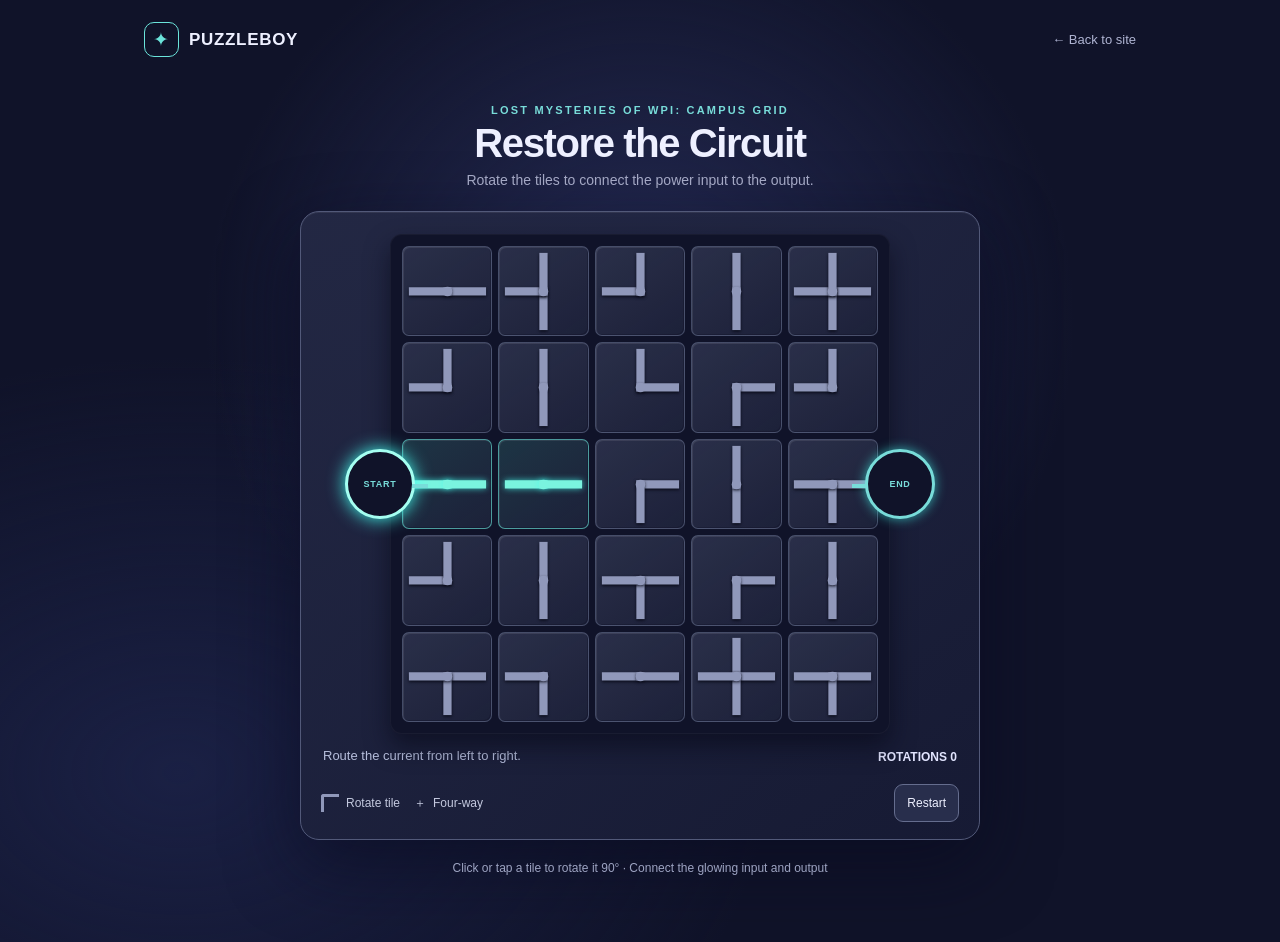
==== circuits.html @ 63c3a1f4 "Created circuits page, restyled both it and puzzleboy to be more standardized" ====
<!doctype html>
<html lang="en">
    <head>
        <meta charset="utf-8" />
        <meta name="viewport" content="width=device-width, initial-scale=1" />
        <meta name="theme-color" content="#101329" />
        <meta
            name="description"
            content="Rotate circuit tiles to connect power from input to output."
        />
        <title>Circuits — Lost Mysteries of WPI</title>
        <link rel="stylesheet" href="styles.css?v=6" />
    </head>
    <body class="circuits-page">
        <div class="page">
            <header class="topbar">
                <a class="brand" href="index.html"
                    ><span class="brand-mark" aria-hidden="true">✦</span
                    ><span>PUZZLEBOY</span></a
                >
                <a class="top-link" href="index.html">← Back to site</a>
            </header>
            <main>
                <section class="intro" aria-labelledby="game-title">
                    <p class="eyebrow">Lost Mysteries of WPI: Campus Grid</p>
                    <h1 id="game-title">Restore the Circuit</h1>
                    <p class="subtitle">
                        Rotate the tiles to connect the power input to the
                        output.
                    </p>
                </section>
                <section class="game-panel" aria-label="Circuit puzzle">
                    <div class="board-frame">
                        <div
                            class="board"
                            id="board"
                            role="group"
                            aria-label="5 by 5 circuit grid"
                        >
                            <span
                                class="terminal input"
                                id="input-terminal"
                                aria-label="Power start"
                                >START</span
                            >
                            <span
                                class="terminal output"
                                id="output-terminal"
                                aria-label="Power end"
                                >END</span
                            >
                        </div>
                    </div>
                    <div class="game-info">
                        <span id="status" class="status" aria-live="polite"
                            >Route the current from left to right.</span
                        >
                        <span class="move-counter"
                            >ROTATIONS <span id="moves">0</span></span
                        >
                    </div>
                    <div class="below-board">
                        <div class="legend" aria-label="Wire shapes">
                            <span class="legend-item"
                                ><span
                                    class="legend-wire"
                                    aria-hidden="true"
                                ></span
                                >Rotate tile</span
                            >
                            <span class="legend-item"
                                ><span aria-hidden="true">＋</span
                                >Four-way</span
                            >
                        </div>
                        <div class="actions">
                            <button class="action" id="restart" type="button">
                                Restart
                            </button>
                        </div>
                    </div>
                </section>
                <p class="help">
                    Click or tap a tile to rotate it 90° · Connect the glowing
                    input and output
                </p>
            </main>
        </div>
        <script>
            (() => {
                const size = 5;
                const directions = {
                    N: [0, -1],
                    E: [1, 0],
                    S: [0, 1],
                    W: [-1, 0],
                };
                const opposite = { N: "S", E: "W", S: "N", W: "E" };
                const order = ["N", "E", "S", "W"];
                const baseConnections = {
                    straight: ["N", "S"],
                    L: ["N", "E"],
                    T: ["N", "E", "S"],
                    plus: ["N", "E", "S", "W"],
                };
                const solution = {
                    "0,2": ["straight", 1],
                    "1,2": ["straight", 1],
                    "2,2": ["L", 3],
                    "2,1": ["L", 1],
                    "3,1": ["L", 2],
                    "3,2": ["straight", 0],
                    "3,3": ["L", 0],
                    "4,3": ["straight", 1],
                };
                const board = document.querySelector("#board");
                const status = document.querySelector("#status");
                const moveCount = document.querySelector("#moves");
                const inputTerminal = document.querySelector("#input-terminal");
                const outputTerminal =
                    document.querySelector("#output-terminal");
                let moves = 0;
                let won = false;
                let tiles = [];
                const key = (x, y) => `${x},${y}`;

                function rotateConnections(type, turns) {
                    return baseConnections[type].map((direction) => {
                        let index = order.indexOf(direction);
                        return order[(index + turns) % 4];
                    });
                }

                function makeInitialTiles() {
                    const types = [
                        "straight",
                        "straight",
                        "L",
                        "L",
                        "T",
                        "T",
                        "plus",
                    ];
                    const result = [];
                    for (let y = 0; y < size; y += 1) {
                        for (let x = 0; x < size; x += 1) {
                            const solutionTile = solution[key(x, y)];
                            if (solutionTile) {
                                const scrambled =
                                    (solutionTile[1] +
                                        1 +
                                        ((x * 3 + y * 2) % 3)) %
                                    4;
                                result.push({
                                    x,
                                    y,
                                    type: solutionTile[0],
                                    rotation: scrambled,
                                    solutionRotation: solutionTile[1],
                                });
                            } else {
                                const type =
                                    types[(x * 5 + y * 3) % types.length];
                                const rotation = (x + y * 2 + 1) % 4;
                                result.push({
                                    x,
                                    y,
                                    type,
                                    rotation,
                                    solutionRotation: rotation,
                                });
                            }
                        }
                    }
                    // Keep at least one guaranteed tile off the solved state.
                    if (
                        result.every(
                            (tile) => tile.rotation === tile.solutionRotation,
                        )
                    ) {
                        result[0].rotation = (result[0].rotation + 1) % 4;
                    }
                    return result;
                }

                function reset() {
                    moves = 0;
                    won = false;
                    tiles = makeInitialTiles();
                    status.textContent =
                        "Route the current from left to right.";
                    status.classList.remove("win");
                    board.classList.remove("won");
                    render();
                }

                function connections(tile) {
                    return rotateConnections(tile.type, tile.rotation);
                }

                function tracePower() {
                    const powered = new Set();
                    const startKey = "0,2";
                    const queue = [{ x: 0, y: 2, from: "W" }];
                    while (queue.length) {
                        const current = queue.shift();
                        const tile = tiles.find(
                            (item) =>
                                item.x === current.x && item.y === current.y,
                        );
                        if (!tile) continue;
                        const tileKey = key(tile.x, tile.y);
                        if (powered.has(tileKey)) continue;

                        const tileConnections = connections(tile);
                        if (current.x === 0 && current.y === 2) {
                            if (
                                !tileConnections.includes("E") ||
                                !tileConnections.includes("W")
                            )
                                continue;
                        } else if (!tileConnections.includes(current.from)) {
                            continue;
                        }
                        powered.add(tileKey);

                        for (const direction of tileConnections) {
                            if (direction === current.from) continue;
                            const [dx, dy] = directions[direction];
                            const nx = tile.x + dx;
                            const ny = tile.y + dy;
                            if (nx < 0 || ny < 0 || nx >= size || ny >= size)
                                continue;
                            const neighbor = tiles.find(
                                (item) => item.x === nx && item.y === ny,
                            );
                            if (
                                neighbor &&
                                connections(neighbor).includes(
                                    opposite[direction],
                                )
                            ) {
                                queue.push({
                                    x: nx,
                                    y: ny,
                                    from: opposite[direction],
                                });
                            }
                        }
                    }
                    return powered;
                }

                function render() {
                    board
                        .querySelectorAll(".tile")
                        .forEach((tile) => tile.remove());
                    const powered = tracePower();
                    const outputPowered = powered.has("4,3");
                    inputTerminal.classList.toggle(
                        "powered",
                        powered.has("0,2"),
                    );
                    outputTerminal.classList.toggle("powered", outputPowered);

                    for (let y = 0; y < size; y += 1) {
                        for (let x = 0; x < size; x += 1) {
                            const tileData = tiles.find(
                                (item) => item.x === x && item.y === y,
                            );
                            const tile = document.createElement("button");
                            tile.type = "button";
                            tile.className = "tile";
                            tile.style.gridColumn = String(x + 1);
                            tile.style.gridRow = String(y + 1);
                            tile.classList.toggle(
                                "powered",
                                powered.has(key(x, y)),
                            );
                            tile.setAttribute(
                                "aria-label",
                                `${tileData.type} wire at column ${x + 1}, row ${y + 1}. Click to rotate.`,
                            );

                            const svg = document.createElementNS(
                                "http://www.w3.org/2000/svg",
                                "svg",
                            );
                            svg.setAttribute("viewBox", "0 0 100 100");
                            svg.setAttribute("aria-hidden", "true");
                            const center = document.createElementNS(
                                "http://www.w3.org/2000/svg",
                                "circle",
                            );
                            center.setAttribute("cx", "50");
                            center.setAttribute("cy", "50");
                            center.setAttribute("r", "7");
                            center.setAttribute(
                                "fill",
                                powered.has(key(x, y)) ? "#7af4df" : "#9098ba",
                            );
                            for (const direction of connections(tileData)) {
                                const [dx, dy] = directions[direction];
                                const line = document.createElementNS(
                                    "http://www.w3.org/2000/svg",
                                    "line",
                                );
                                line.setAttribute("class", "wire");
                                line.setAttribute("x1", "50");
                                line.setAttribute("y1", "50");
                                line.setAttribute("x2", String(50 + dx * 50));
                                line.setAttribute("y2", String(50 + dy * 50));
                                svg.append(line);
                            }
                            svg.append(center);
                            tile.append(svg);
                            tile.addEventListener("click", () => {
                                if (won) return;
                                tileData.rotation = (tileData.rotation + 1) % 4;
                                moves += 1;
                                moveCount.textContent = String(moves);
                                won = checkWin();
                                if (won) {
                                    status.textContent = `Circuit restored in ${moves} rotations!`;
                                    status.classList.add("win");
                                    board.classList.add("won");
                                } else {
                                    status.textContent =
                                        "Keep routing the current.";
                                    status.classList.remove("win");
                                }
                                render();
                            });
                            board.append(tile);
                        }
                    }
                }

                function checkWin() {
                    const start = tiles.find(
                        (tile) => tile.x === 0 && tile.y === 2,
                    );
                    if (
                        !start ||
                        !connections(start).includes("E") ||
                        !connections(start).includes("W")
                    )
                        return false;
                    const output = tiles.find(
                        (tile) => tile.x === 4 && tile.y === 3,
                    );
                    if (!output || !connections(output).includes("W"))
                        return false;
                    const powered = tracePower();
                    return powered.has("4,3");
                }

                document
                    .querySelector("#restart")
                    .addEventListener("click", reset);
                reset();
            })();
        </script>
    </body>
</html>
---- styles.css ----
:root {
    font-family: Georgia, serif;
    color: #183c32;
    background: #e9eee8;
    font-synthesis: none;
}

* {
    box-sizing: border-box;
}

html {
    scroll-behavior: smooth;
}

body {
    margin: 0;
}

a {
    color: inherit;
    text-decoration: none;
}

.skip-link:not(:focus) {
    position: absolute;
    width: 1px;
    height: 1px;
    overflow: hidden;
    clip: rect(0, 0, 0, 0);
    white-space: nowrap;
}

.skip-link:focus {
    position: absolute;
    top: 8px;
    left: 8px;
    z-index: 2;
    padding: 8px;
    background: white;
}

.app-shell {
    max-width: 560px;
    min-height: 100vh;
    margin: auto;
    background: #faf9f4;
    box-shadow: 0 0 40px #17382f14;
}

.site-header {
    height: 64px;
    padding: 0 20px;
    display: flex;
    align-items: center;
    justify-content: space-between;
    border-bottom: 1px solid #e4e9df;
}

.brand {
    display: flex;
    align-items: center;
    gap: 9px;
    font-size: 17px;
    font-weight: bold;
}

.brand small {
    display: block;
    font:
        600 10px Arial,
        sans-serif;
    letter-spacing: 0.13em;
    text-transform: uppercase;
}

.brand-symbol {
    width: 32px;
    height: 32px;
    display: grid;
    place-items: center;
    border-radius: 50%;
    background: #183c32;
    color: white;
    font-size: 19px;
}

.header-link {
    font:
        600 12px Arial,
        sans-serif;
}

main {
    padding: 22px 16px 34px;
}

.eyebrow {
    margin: 0 0 9px;
    font:
        700 10px Arial,
        sans-serif;
    letter-spacing: 0.15em;
    color: #71877a;
}

.dashboard {
    padding: 23px 22px 20px;
    border-radius: 16px;
    background: #183c32;
    color: white;
}

.dashboard .eyebrow {
    color: #afc7b5;
}

.dashboard-heading {
    display: flex;
    align-items: start;
    justify-content: space-between;
    gap: 10px;
}

h1,
h2,
p {
    margin-top: 0;
}

h1 {
    font-size: clamp(30px, 8vw, 40px);
    line-height: 1;
    font-weight: normal;
    margin-bottom: 21px;
}

.progress-count {
    display: flex;
    align-items: baseline;
    gap: 2px;
    white-space: nowrap;
}

.progress-count strong {
    font-size: 37px;
    font-weight: normal;
    line-height: 1;
}

.progress-count span {
    font:
        15px Arial,
        sans-serif;
    color: #a9c1b2;
}

.progress-track {
    height: 7px;
    border-radius: 10px;
    background: #557165;
    overflow: hidden;
}

.progress-track div {
    width: 0;
    height: 100%;
    border-radius: inherit;
    background: #e5a16b;
    transition: width 0.2s;
}

.progress-caption {
    margin: 7px 0 20px;
    color: #b8cbbf;
    font:
        11px Arial,
        sans-serif;
}

.collected {
    border-top: 1px solid #4f6a5d;
    padding-top: 15px;
}

.collected h2 {
    margin-bottom: 12px;
    font:
        700 12px Arial,
        sans-serif;
}

.collected ul {
    display: flex;
    flex-wrap: wrap;
    gap: 7px;
    list-style: none;
    padding: 0;
    margin: 0;
}

.collected li:not(.empty-state) {
    padding: 7px 10px;
    border-radius: 30px;
    color: #183c32;
    background: #e1eadc;
    font:
        600 12px Arial,
        sans-serif;
}

.empty-state {
    color: #b8cbbf;
    font:
        12px Arial,
        sans-serif;
}

.locations,
.instructions {
    margin-top: 14px;
    background: white;
    border: 1px solid #e2e7dd;
    border-radius: 14px;
}

.section-title {
    display: flex;
    justify-content: space-between;
    align-items: center;
    gap: 12px;
}

.section-title h2 {
    margin: 0;
    font-size: 24px;
    font-weight: normal;
}

input:focus-visible,
a:focus-visible,
summary:focus-visible {
    outline: 2px solid #bd744c;
    outline-offset: 2px;
}

.locations {
    padding: 18px 20px 4px;
}

.location-total {
    font:
        11px Arial,
        sans-serif;
    color: #71877a !important;
    white-space: nowrap;
}

.section-description {
    margin: 7px 0 12px;
    font:
        12px/1.4 Arial,
        sans-serif;
    color: #71877a;
}

.location {
    display: flex;
    align-items: center;
    gap: 12px;
    min-height: 53px;
    border-top: 1px solid #edf0e9;
}

.location-index {
    color: #bc7957;
    font:
        12px Arial,
        sans-serif;
    width: 22px;
}

.location h3 {
    margin: 0;
    flex: 1;
    font-size: 17px;
    font-weight: normal;
}

.location-check {
    display: flex;
    align-items: center;
    gap: 7px;
    cursor: pointer;
    font:
        11px Arial,
        sans-serif;
    color: #61766a;
}

.location-check input {
    width: 18px;
    height: 18px;
    margin: 0;
    accent-color: #183c32;
    cursor: pointer;
}

.location:has(input:checked) h3 {
    color: #5b7864;
}

.instructions {
    padding: 0 20px;
    font:
        12px/1.55 Arial,
        sans-serif;
}

.instructions summary {
    display: flex;
    justify-content: space-between;
    padding: 17px 0;
    cursor: pointer;
    font-weight: 700;
    list-style: none;
}

.instructions summary::-webkit-details-marker {
    display: none;
}

.instructions[open] summary span {
    transform: rotate(180deg);
}

.instructions ol {
    padding-left: 20px;
    margin: 0 0 12px;
}

.instructions li {
    margin-bottom: 8px;
}

.instructions p {
    color: #64766a;
    margin-bottom: 18px;
}

footer {
    padding: 0 16px 25px;
    color: #8a998c;
    text-align: center;
    font:
        10px Arial,
        sans-serif;
}

footer span {
    margin: 0 4px;
}

@media (max-width: 360px) {
    .location-check {
        font-size: 0;
    }

    .location-check input {
        width: 20px;
        height: 20px;
    }
}
/* circuits.html game styles */
body.circuits-page {
    & {
        color-scheme: dark;
        font-family: "Trebuchet MS", Arial, sans-serif;
        color: #eef0ff;
        background: #101329;
        font-synthesis: none;
        --ink: #eef0ff;
        --muted: #a4a8c4;
    }
    & * {
        box-sizing: border-box;
    }
    & {
        min-width: 320px;
        min-height: 100vh;
        margin: 0;
        background:
            radial-gradient(ellipse at 50% 34%, #252b55 0, transparent 48%),
            radial-gradient(ellipse at 14% 82%, #1a2044 0, transparent 38%),
            #101329;
    }
    button {
        color: inherit;
        font: inherit;
    }
    .page {
        width: min(100%, 1040px);
        margin: 0 auto;
        padding: 22px 24px 30px;
    }
    .topbar {
        display: flex;
        justify-content: space-between;
        align-items: center;
        margin-bottom: 25px;
    }
    .brand {
        display: flex;
        align-items: center;
        gap: 10px;
        color: var(--ink);
        text-decoration: none;
        font-weight: 700;
        letter-spacing: 0.04em;
    }
    .brand-mark {
        display: grid;
        width: 35px;
        height: 35px;
        place-items: center;
        border: 1px solid #6be4db;
        border-radius: 10px;
        color: #6be4db;
        font-size: 19px;
    }
    .top-link {
        color: #afb4d2;
        font-size: 13px;
        text-decoration: none;
    }
    .intro {
        margin: 0 auto 23px;
        text-align: center;
    }
    .eyebrow {
        margin: 0 0 7px;
        color: #78dcd9;
        font-size: 11px;
        font-weight: 700;
        letter-spacing: 0.2em;
        text-transform: uppercase;
    }
    h1 {
        margin: 0;
        font-size: clamp(26px, 5vw, 40px);
        font-weight: 600;
        letter-spacing: -0.035em;
    }
    .subtitle {
        margin: 9px 0 0;
        color: var(--muted);
        font-size: 14px;
    }
    .game-panel {
        width: min(100%, 680px);
        margin: 0 auto;
        padding: 22px 20px 17px;
        border: 1px solid #525979;
        border-radius: 19px;
        background: linear-gradient(145deg, #242945e8, #171b35e8);
        box-shadow:
            0 24px 70px #080a1f99,
            inset 0 1px #ffffff12;
    }
    .board-frame {
        display: flex;
        justify-content: center;
    }
    .board {
        position: relative;
        display: grid;
        grid-template-columns: repeat(5, minmax(0, 1fr));
        gap: 6px;
        width: min(100%, 500px);
        aspect-ratio: 1;
        padding: 12px;
        border-radius: 12px;
        background: #101329;
        box-shadow:
            0 12px 25px #07091899,
            inset 0 0 0 1px #ffffff0a;
        touch-action: manipulation;
        user-select: none;
    }
    .tile {
        position: relative;
        display: grid;
        min-width: 0;
        min-height: 0;
        place-items: center;
        padding: 0;
        border: 1px solid #c8d8ff38;
        border-radius: 7px;
        background: linear-gradient(145deg, #8995bd38, #66739a26);
        box-shadow:
            inset 1px 1px #ffffff16,
            inset -1px -1px #080b1b42;
        cursor: pointer;
        transition:
            background 0.15s,
            border-color 0.15s,
            transform 0.15s;
    }
    .tile:hover {
        border-color: #78dcd9aa;
        background: linear-gradient(145deg, #8995bd55, #66739a3d);
    }
    .tile:active {
        transform: scale(0.94);
    }
    .tile:focus-visible {
        outline: 2px solid #76eee2;
        outline-offset: 3px;
    }
    .tile svg {
        width: 78%;
        height: 78%;
        overflow: visible;
    }
    .wire {
        fill: none;
        stroke: #9098ba;
        stroke-width: 12;
        stroke-linecap: square;
        filter: drop-shadow(0 2px 2px #080a18);
    }
    .tile.powered {
        border-color: #6be4db99;
        background: linear-gradient(145deg, #54bdb333, #66739a26);
    }
    .tile.powered .wire {
        stroke: #7af4df;
        filter: drop-shadow(0 0 5px #43fff0bb);
    }
    .terminal {
        position: absolute;
        z-index: 3;
        top: 50%;
        display: grid;
        width: 14%;
        aspect-ratio: 1;
        place-items: center;
        border: 3px solid #78dcd9;
        border-radius: 50%;
        background: #101329;
        box-shadow: 0 0 12px #43fff0a0;
        color: #78dcd9;
        font:
            700 clamp(6px, 1.2vw, 9px) Arial,
            sans-serif;
        letter-spacing: 0.08em;
        transform: translateY(-50%);
        pointer-events: none;
    }
    .terminal.input {
        left: -9%;
    }
    .terminal.output {
        right: -9%;
    }
    .terminal::after {
        position: absolute;
        top: 50%;
        width: 16px;
        height: 4px;
        background: #78dcd9;
        content: "";
    }
    .terminal.input::after {
        left: 100%;
    }
    .terminal.output::after {
        right: 100%;
    }
    .terminal.powered {
        border-color: #a5fff1;
        box-shadow: 0 0 18px #43fff0;
    }
    .board.won {
        border-color: #78dcd9;
        box-shadow:
            0 0 28px #43fff066,
            inset 0 0 0 1px #ffffff0a;
    }
    .game-info {
        display: flex;
        justify-content: space-between;
        align-items: center;
        gap: 10px;
        padding: 14px 2px 0;
        color: var(--muted);
        font-size: 12px;
    }
    .status {
        min-height: 18px;
        color: #b6bedc;
        font-size: 13px;
    }
    .status.win {
        color: #83f4d8;
        font-weight: 700;
    }
    .move-counter {
        color: #e2e5ff;
        font-weight: 700;
        white-space: nowrap;
    }
    .below-board {
        display: flex;
        justify-content: space-between;
        align-items: center;
        gap: 14px;
        margin-top: 18px;
    }
    .legend {
        display: flex;
        flex-wrap: wrap;
        gap: 9px 14px;
        color: #c4c9df;
        font-size: 12px;
    }
    .legend-item {
        display: flex;
        align-items: center;
        gap: 7px;
    }
    .legend-wire {
        width: 18px;
        height: 18px;
        border-top: 3px solid #9098ba;
        border-left: 3px solid #9098ba;
        border-radius: 3px 0 0 0;
    }
    .actions {
        display: flex;
        gap: 8px;
    }
    .action {
        display: grid;
        min-width: 39px;
        min-height: 38px;
        place-items: center;
        padding: 0 12px;
        border: 1px solid #656d8e;
        border-radius: 9px;
        background: #282e4c;
        cursor: pointer;
        font-size: 12px;
        transition:
            background 0.15s,
            transform 0.15s;
    }
    .action:hover {
        background: #394264;
    }
    .action:active {
        transform: translateY(1px);
    }
    .help {
        margin: 19px 0 0;
        color: #9da4c2;
        font-size: 12px;
        line-height: 1.6;
        text-align: center;
    }
    @media (max-width: 620px) {
        .page {
            padding: 16px 12px 24px;
        }
        .topbar {
            margin-bottom: 19px;
        }
        .game-panel {
            padding: 12px 8px 12px;
            border-radius: 13px;
        }
        .board {
            gap: 3px;
            padding: 8px;
        }
        .tile {
            border-radius: 5px;
        }
        .below-board {
            flex-direction: column;
            margin-top: 13px;
        }
        .legend {
            justify-content: center;
        }
    }
    @media (prefers-reduced-motion: reduce) {
        *,
        *::before,
        *::after {
            transition-duration: 0.01ms !important;
        }
    }
}

/* puzzleboy.html game styles */
body.puzzleboy-page {
    & {
        color-scheme: dark;
        font-family: "Trebuchet MS", Arial, sans-serif;
        color: #eef0ff;
        background: #101329;
        font-synthesis: none;
        --ink: #eef0ff;
        --muted: #a4a8c4;
    }
    & * {
        box-sizing: border-box;
    }
    & {
        min-width: 320px;
        min-height: 100vh;
        margin: 0;
        background:
            radial-gradient(ellipse at 50% 34%, #252b55 0, transparent 48%),
            radial-gradient(ellipse at 14% 82%, #1a2044 0, transparent 38%),
            #101329;
    }
    button {
        color: inherit;
        font: inherit;
    }
    .page {
        width: min(100%, 1040px);
        margin: 0 auto;
        padding: 22px 24px 30px;
    }
    .topbar {
        display: flex;
        justify-content: space-between;
        align-items: center;
        margin-bottom: 25px;
    }
    .brand {
        display: flex;
        align-items: center;
        gap: 10px;
        color: var(--ink);
        text-decoration: none;
        font-weight: 700;
        letter-spacing: 0.04em;
    }
    .brand-mark {
        display: grid;
        width: 35px;
        height: 35px;
        place-items: center;
        border: 1px solid #6be4db;
        border-radius: 10px;
        color: #6be4db;
        font-size: 19px;
    }
    .top-link {
        color: #afb4d2;
        font-size: 13px;
        text-decoration: none;
    }
    .intro {
        margin: 0 auto 23px;
        text-align: center;
    }
    .eyebrow {
        margin: 0 0 7px;
        color: #78dcd9;
        font-size: 11px;
        font-weight: 700;
        letter-spacing: 0.2em;
        text-transform: uppercase;
    }
    h1 {
        margin: 0;
        font-size: clamp(26px, 5vw, 40px);
        font-weight: 600;
        letter-spacing: -0.035em;
    }
    .subtitle {
        margin: 9px 0 0;
        color: var(--muted);
        font-size: 14px;
    }
    .game-panel {
        padding: 22px 20px 17px;
        border: 1px solid #525979;
        border-radius: 19px;
        background: linear-gradient(145deg, #242945e8, #171b35e8);
        box-shadow:
            0 24px 70px #080a1f99,
            inset 0 1px #ffffff12;
    }
    .board-frame {
        display: flex;
        justify-content: center;
        overflow: hidden;
    }
    .board {
        position: relative;
        display: grid;
        grid-template-columns: repeat(14, minmax(0, 1fr));
        grid-template-rows: repeat(11, minmax(0, 1fr));
        gap: 2px;
        width: min(100%, 780px);
        aspect-ratio: 14 / 11;
        padding: 3px;
        border-radius: 12px;
        background: #101329;
        box-shadow:
            0 12px 25px #07091899,
            inset 0 0 0 1px #ffffff0a;
        touch-action: manipulation;
        user-select: none;
    }
    .tile {
        position: relative;
        display: grid;
        place-items: center;
        min-width: 0;
        min-height: 0;
        border: 1px solid #c8d8ff38;
        border-radius: 4px;
        background: linear-gradient(145deg, #8995bd38, #66739a26);
        box-shadow:
            inset 1px 1px #ffffff16,
            inset -1px -1px #080b1b42;
    }
    .tile::after {
        position: absolute;
        inset: 3px;
        border: 1px solid #ffffff0a;
        border-radius: 2px;
        content: "";
        pointer-events: none;
    }
    .tile.pit {
        border-color: #2f211e;
        background: radial-gradient(ellipse at 45% 40%, #514038, #211a1b 75%);
        box-shadow:
            inset 0 4px 8px #000b,
            0 1px 0 #ffffff12;
    }
    .tile.pit::after {
        border: 1px dashed #c7a58d55;
    }
    .tile.filled-pit {
        z-index: 1;
        border-color: #cb8a62;
        background: linear-gradient(145deg, #b97856, #704a45);
    }
    .goal {
        color: #8af8ef;
        font-size: clamp(10px, 2.6vw, 22px);
        line-height: 1;
        text-shadow: 0 0 8px #43fff0;
    }
    .crate {
        position: relative;
        z-index: 1;
        display: grid;
        width: 78%;
        height: 78%;
        place-items: center;
        border: 1px solid #ffd1a0;
        border-radius: 4px;
        background: linear-gradient(145deg, #f8b57c, #c36d4e);
        box-shadow:
            inset 2px 2px #ffffff4d,
            inset -2px -2px #783c3c6b,
            0 2px 5px #090a17a3;
    }
    .crate::after {
        width: 48%;
        height: 48%;
        border: 1px solid #ffe1bd94;
        border-radius: 2px;
        content: "";
    }
    .crate-link {
        position: absolute;
        z-index: -1;
        display: block;
        background: linear-gradient(145deg, #f8b57c, #c36d4e);
    }
    .crate-link.up,
    .crate-link.down {
        left: 36%;
        width: 28%;
        height: calc(28% + 2px);
    }
    .crate-link.up {
        top: calc(-28% - 1px);
    }
    .crate-link.down {
        bottom: calc(-28% - 1px);
    }
    .crate-link.left,
    .crate-link.right {
        top: 36%;
        width: calc(28% + 2px);
        height: 28%;
    }
    .crate-link.left {
        left: calc(-28% - 1px);
    }
    .crate-link.right {
        right: calc(-28% - 1px);
    }
    .gate-shape {
        z-index: 6;
        display: grid;
        grid-template-columns: repeat(3, minmax(0, 1fr));
        grid-template-rows: repeat(3, minmax(0, 1fr));
        gap: 2px;
        transform: rotate(var(--gate-angle));
        transform-origin: center;
        pointer-events: none;
    }
    .tile.player-tile {
        z-index: 7;
    }
    .gate-shape.turning {
        animation: gate-turn 0.22s ease-out;
    }
    .swivel-segment {
        position: relative;
    }
    .swivel-segment {
        display: grid;
        width: 100%;
        height: 100%;
        place-items: center;
        border: 1px solid #e0e5f1;
        border-radius: 5px;
        background: linear-gradient(145deg, #d6dae5, #757d98);
        box-shadow:
            inset 1px 1px #ffffffa6,
            inset -2px -2px #434a63ad,
            0 2px 5px #080a18a3;
    }
    .swivel-segment::after {
        width: 45%;
        height: 45%;
        border: 2px solid #555d77;
        border-radius: 50%;
        content: "";
    }
    .swivel-segment.pivot::before {
        position: absolute;
        top: 14%;
        left: calc(50% - 1px);
        width: 2px;
        height: 28%;
        border-radius: 2px;
        background: #555d77;
        content: "";
    }
    .gate-shape.single .swivel-segment.pivot::before {
        top: 15%;
        left: calc(50% - 1.5px);
        width: 3px;
        height: 70%;
    }
    @keyframes gate-turn {
        from {
            transform: rotate(var(--gate-from-angle)) scale(0.9);
        }
        to {
            transform: rotate(var(--gate-to-angle)) scale(1);
        }
    }
    .player {
        z-index: 3;
        width: 60%;
        height: 60%;
        border: 2px solid #bbfff7;
        border-radius: 42% 42% 48% 48%;
        background: linear-gradient(135deg, #71f6e5, #168f9b);
        box-shadow:
            0 0 12px #42f5e1b5,
            0 2px 3px #090a17b5;
    }
    .player::before {
        display: block;
        width: 3px;
        height: 3px;
        margin: 27% auto 0;
        border-radius: 50%;
        background: #102037;
        box-shadow: 5px 0 #102037;
        content: "";
    }
    .board.won .goal {
        animation: sparkle 0.7s ease-in-out infinite alternate;
    }
    @keyframes sparkle {
        to {
            transform: scale(1.45) rotate(45deg);
            filter: brightness(1.6);
        }
    }
    .game-info {
        display: flex;
        justify-content: space-between;
        align-items: center;
        gap: 10px;
        padding: 14px 2px 0;
        color: var(--muted);
        font-size: 12px;
    }
    .move-counter {
        color: #e2e5ff;
        font-weight: 700;
    }
    .status {
        min-height: 18px;
        margin: 12px 2px 2px;
        color: #b6bedc;
        font-size: 13px;
        text-align: center;
    }
    .status.win {
        color: #83f4d8;
        font-weight: 700;
    }
    .below-board {
        display: grid;
        grid-template-columns: 1fr auto;
        align-items: center;
        gap: 14px;
        margin-top: 18px;
    }
    .legend {
        display: flex;
        flex-wrap: wrap;
        gap: 9px 16px;
        color: #c4c9df;
        font-size: 12px;
    }
    .legend-item {
        display: flex;
        align-items: center;
        gap: 7px;
    }
    .legend-icon {
        display: inline-grid;
        width: 16px;
        height: 16px;
        place-items: center;
    }
    .legend-icon.crate-swatch {
        border: 1px solid #ffd1a0;
        border-radius: 3px;
        background: #dc8c61;
    }
    .legend-icon.pit-swatch {
        border: 1px solid #69708b;
        border-radius: 50%;
        background: #080b19;
    }
    .legend-icon.gate-swatch {
        border: 3px solid #abb3c8;
        border-radius: 3px;
    }
    .actions {
        display: flex;
        gap: 8px;
    }
    .action,
    .dpad button {
        display: grid;
        min-width: 39px;
        min-height: 38px;
        place-items: center;
        border: 1px solid #656d8e;
        border-radius: 9px;
        background: #282e4c;
        cursor: pointer;
        transition:
            background 0.15s,
            transform 0.15s;
    }
    .action {
        padding: 0 12px;
        color: #eff1ff;
        font-size: 12px;
    }
    .action:hover,
    .dpad button:hover {
        background: #394264;
    }
    .action:active,
    .dpad button:active {
        transform: translateY(1px);
    }
    button:focus-visible,
    a:focus-visible {
        outline: 2px solid #76eee2;
        outline-offset: 3px;
    }
    .help {
        margin: 19px 0 0;
        color: #9da4c2;
        font-size: 12px;
        line-height: 1.6;
        text-align: center;
    }
    .help kbd {
        padding: 2px 5px;
        border: 1px solid #59617e;
        border-radius: 4px;
        background: #232844;
        color: #edf0ff;
        font: 11px monospace;
    }
    .mobile-controls {
        display: none;
    }
    footer {
        margin-top: 20px;
        color: #777f9e;
        font-size: 11px;
        text-align: center;
    }
    @media (max-width: 620px) {
        .page {
            padding: 16px 12px 24px;
        }
        .topbar {
            margin-bottom: 19px;
        }
        .game-panel {
            padding: 12px 8px 12px;
            border-radius: 13px;
        }
        .board {
            gap: 1px;
            padding: 2px;
        }
        .tile {
            border-radius: 2px;
        }
        .tile::after {
            inset: 1px;
        }
        .game-info {
            padding-top: 10px;
            font-size: 11px;
        }
        .below-board {
            grid-template-columns: 1fr;
            justify-items: center;
            margin-top: 13px;
        }
        .legend {
            justify-content: center;
            gap: 8px 13px;
        }
        .help {
            margin-top: 15px;
        }
        .mobile-controls {
            display: grid;
            grid-template-columns: repeat(3, 43px);
            grid-template-rows: repeat(2, 39px);
            gap: 4px;
            justify-content: center;
            margin-top: 14px;
        }
        .dpad button {
            min-width: 43px;
            min-height: 39px;
            font-size: 17px;
        }
        .dpad .up {
            grid-column: 2;
            grid-row: 1;
        }
        .dpad .left {
            grid-column: 1;
            grid-row: 2;
        }
        .dpad .down {
            grid-column: 2;
            grid-row: 2;
        }
        .dpad .right {
            grid-column: 3;
            grid-row: 2;
        }
        footer {
            margin-top: 15px;
        }
    }
    @media (prefers-reduced-motion: reduce) {
        *,
        *::before,
        *::after {
            scroll-behavior: auto !important;
            animation-duration: 0.01ms !important;
            animation-iteration-count: 1 !important;
            transition-duration: 0.01ms !important;
        }
    }
}
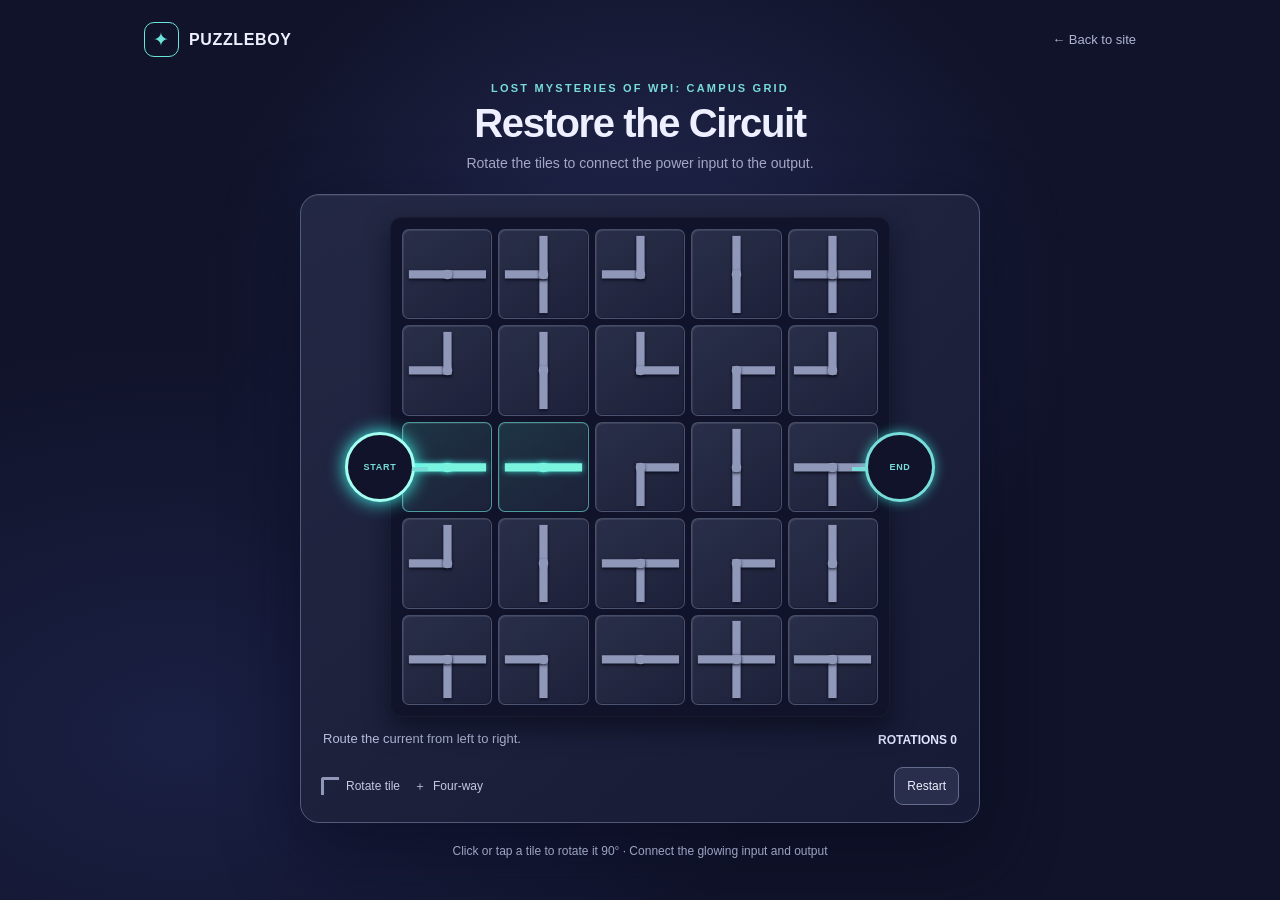
==== commit 92fc3e7f: "Every puzzle has its own css" ====
--- a/circuits.html
+++ b/circuits.html
@@ -1,365 +1,335 @@
 <!doctype html>
 <html lang="en">
-    <head>
-        <meta charset="utf-8" />
-        <meta name="viewport" content="width=device-width, initial-scale=1" />
-        <meta name="theme-color" content="#101329" />
-        <meta
-            name="description"
-            content="Rotate circuit tiles to connect power from input to output."
-        />
-        <title>Circuits — Lost Mysteries of WPI</title>
-        <link rel="stylesheet" href="styles.css?v=6" />
-    </head>
-    <body class="circuits-page">
-        <div class="page">
-            <header class="topbar">
-                <a class="brand" href="index.html"
-                    ><span class="brand-mark" aria-hidden="true">✦</span
-                    ><span>PUZZLEBOY</span></a
-                >
-                <a class="top-link" href="index.html">← Back to site</a>
-            </header>
-            <main>
-                <section class="intro" aria-labelledby="game-title">
-                    <p class="eyebrow">Lost Mysteries of WPI: Campus Grid</p>
-                    <h1 id="game-title">Restore the Circuit</h1>
-                    <p class="subtitle">
-                        Rotate the tiles to connect the power input to the
-                        output.
-                    </p>
-                </section>
-                <section class="game-panel" aria-label="Circuit puzzle">
-                    <div class="board-frame">
-                        <div
-                            class="board"
-                            id="board"
-                            role="group"
-                            aria-label="5 by 5 circuit grid"
-                        >
-                            <span
-                                class="terminal input"
-                                id="input-terminal"
-                                aria-label="Power start"
-                                >START</span
-                            >
-                            <span
-                                class="terminal output"
-                                id="output-terminal"
-                                aria-label="Power end"
-                                >END</span
-                            >
-                        </div>
+
+<head>
+    <meta charset="utf-8" />
+    <meta name="viewport" content="width=device-width, initial-scale=1" />
+    <meta name="theme-color" content="#101329" />
+    <meta name="description" content="Rotate circuit tiles to connect power from input to output." />
+    <title>Circuits — Lost Mysteries of WPI</title>
+    <link rel="stylesheet" href="circuits.css" />
+</head>
+
+<body class="circuits-page">
+    <div class="page">
+        <header class="topbar">
+            <a class="brand" href="index.html"><span class="brand-mark"
+                    aria-hidden="true">✦</span><span>PUZZLEBOY</span></a>
+            <a class="top-link" href="index.html">← Back to site</a>
+        </header>
+        <main>
+            <section class="intro" aria-labelledby="game-title">
+                <p class="eyebrow">Lost Mysteries of WPI: Campus Grid</p>
+                <h1 id="game-title">Restore the Circuit</h1>
+                <p class="subtitle">
+                    Rotate the tiles to connect the power input to the
+                    output.
+                </p>
+            </section>
+            <section class="game-panel" aria-label="Circuit puzzle">
+                <div class="board-frame">
+                    <div class="board" id="board" role="group" aria-label="5 by 5 circuit grid">
+                        <span class="terminal input" id="input-terminal" aria-label="Power start">START</span>
+                        <span class="terminal output" id="output-terminal" aria-label="Power end">END</span>
                     </div>
-                    <div class="game-info">
-                        <span id="status" class="status" aria-live="polite"
-                            >Route the current from left to right.</span
-                        >
-                        <span class="move-counter"
-                            >ROTATIONS <span id="moves">0</span></span
-                        >
+                </div>
+                <div class="game-info">
+                    <span id="status" class="status" aria-live="polite">Route the current from left to right.</span>
+                    <span class="move-counter">ROTATIONS <span id="moves">0</span></span>
+                </div>
+                <div class="below-board">
+                    <div class="legend" aria-label="Wire shapes">
+                        <span class="legend-item"><span class="legend-wire" aria-hidden="true"></span>Rotate tile</span>
+                        <span class="legend-item"><span aria-hidden="true">＋</span>Four-way</span>
                     </div>
-                    <div class="below-board">
-                        <div class="legend" aria-label="Wire shapes">
-                            <span class="legend-item"
-                                ><span
-                                    class="legend-wire"
-                                    aria-hidden="true"
-                                ></span
-                                >Rotate tile</span
-                            >
-                            <span class="legend-item"
-                                ><span aria-hidden="true">＋</span
-                                >Four-way</span
-                            >
-                        </div>
-                        <div class="actions">
-                            <button class="action" id="restart" type="button">
-                                Restart
-                            </button>
-                        </div>
+                    <div class="actions">
+                        <button class="action" id="restart" type="button">
+                            Restart
+                        </button>
                     </div>
-                </section>
-                <p class="help">
-                    Click or tap a tile to rotate it 90° · Connect the glowing
-                    input and output
-                </p>
-            </main>
-        </div>
-        <script>
-            (() => {
-                const size = 5;
-                const directions = {
-                    N: [0, -1],
-                    E: [1, 0],
-                    S: [0, 1],
-                    W: [-1, 0],
-                };
-                const opposite = { N: "S", E: "W", S: "N", W: "E" };
-                const order = ["N", "E", "S", "W"];
-                const baseConnections = {
-                    straight: ["N", "S"],
-                    L: ["N", "E"],
-                    T: ["N", "E", "S"],
-                    plus: ["N", "E", "S", "W"],
-                };
-                const solution = {
-                    "0,2": ["straight", 1],
-                    "1,2": ["straight", 1],
-                    "2,2": ["L", 3],
-                    "2,1": ["L", 1],
-                    "3,1": ["L", 2],
-                    "3,2": ["straight", 0],
-                    "3,3": ["L", 0],
-                    "4,3": ["straight", 1],
-                };
-                const board = document.querySelector("#board");
-                const status = document.querySelector("#status");
-                const moveCount = document.querySelector("#moves");
-                const inputTerminal = document.querySelector("#input-terminal");
-                const outputTerminal =
-                    document.querySelector("#output-terminal");
-                let moves = 0;
-                let won = false;
-                let tiles = [];
-                const key = (x, y) => `${x},${y}`;
-
-                function rotateConnections(type, turns) {
-                    return baseConnections[type].map((direction) => {
-                        let index = order.indexOf(direction);
-                        return order[(index + turns) % 4];
-                    });
-                }
-
-                function makeInitialTiles() {
-                    const types = [
-                        "straight",
-                        "straight",
-                        "L",
-                        "L",
-                        "T",
-                        "T",
-                        "plus",
-                    ];
-                    const result = [];
-                    for (let y = 0; y < size; y += 1) {
-                        for (let x = 0; x < size; x += 1) {
-                            const solutionTile = solution[key(x, y)];
-                            if (solutionTile) {
-                                const scrambled =
-                                    (solutionTile[1] +
-                                        1 +
-                                        ((x * 3 + y * 2) % 3)) %
-                                    4;
-                                result.push({
-                                    x,
-                                    y,
-                                    type: solutionTile[0],
-                                    rotation: scrambled,
-                                    solutionRotation: solutionTile[1],
-                                });
-                            } else {
-                                const type =
-                                    types[(x * 5 + y * 3) % types.length];
-                                const rotation = (x + y * 2 + 1) % 4;
-                                result.push({
-                                    x,
-                                    y,
-                                    type,
-                                    rotation,
-                                    solutionRotation: rotation,
-                                });
-                            }
-                        }
-                    }
-                    // Keep at least one guaranteed tile off the solved state.
-                    if (
-                        result.every(
-                            (tile) => tile.rotation === tile.solutionRotation,
-                        )
-                    ) {
-                        result[0].rotation = (result[0].rotation + 1) % 4;
-                    }
-                    return result;
-                }
-
-                function reset() {
-                    moves = 0;
-                    won = false;
-                    tiles = makeInitialTiles();
-                    status.textContent =
-                        "Route the current from left to right.";
-                    status.classList.remove("win");
-                    board.classList.remove("won");
-                    render();
-                }
-
-                function connections(tile) {
-                    return rotateConnections(tile.type, tile.rotation);
-                }
-
-                function tracePower() {
-                    const powered = new Set();
-                    const startKey = "0,2";
-                    const queue = [{ x: 0, y: 2, from: "W" }];
-                    while (queue.length) {
-                        const current = queue.shift();
-                        const tile = tiles.find(
-                            (item) =>
-                                item.x === current.x && item.y === current.y,
-                        );
-                        if (!tile) continue;
-                        const tileKey = key(tile.x, tile.y);
-                        if (powered.has(tileKey)) continue;
-
-                        const tileConnections = connections(tile);
-                        if (current.x === 0 && current.y === 2) {
-                            if (
-                                !tileConnections.includes("E") ||
-                                !tileConnections.includes("W")
-                            )
-                                continue;
-                        } else if (!tileConnections.includes(current.from)) {
-                            continue;
-                        }
-                        powered.add(tileKey);
-
-                        for (const direction of tileConnections) {
-                            if (direction === current.from) continue;
-                            const [dx, dy] = directions[direction];
-                            const nx = tile.x + dx;
-                            const ny = tile.y + dy;
-                            if (nx < 0 || ny < 0 || nx >= size || ny >= size)
-                                continue;
-                            const neighbor = tiles.find(
-                                (item) => item.x === nx && item.y === ny,
-                            );
-                            if (
-                                neighbor &&
-                                connections(neighbor).includes(
-                                    opposite[direction],
-                                )
-                            ) {
-                                queue.push({
-                                    x: nx,
-                                    y: ny,
-                                    from: opposite[direction],
-                                });
-                            }
-                        }
-                    }
-                    return powered;
-                }
-
-                function render() {
-                    board
-                        .querySelectorAll(".tile")
-                        .forEach((tile) => tile.remove());
-                    const powered = tracePower();
-                    const outputPowered = powered.has("4,3");
-                    inputTerminal.classList.toggle(
-                        "powered",
-                        powered.has("0,2"),
-                    );
-                    outputTerminal.classList.toggle("powered", outputPowered);
-
-                    for (let y = 0; y < size; y += 1) {
-                        for (let x = 0; x < size; x += 1) {
-                            const tileData = tiles.find(
-                                (item) => item.x === x && item.y === y,
-                            );
-                            const tile = document.createElement("button");
-                            tile.type = "button";
-                            tile.className = "tile";
-                            tile.style.gridColumn = String(x + 1);
-                            tile.style.gridRow = String(y + 1);
-                            tile.classList.toggle(
-                                "powered",
-                                powered.has(key(x, y)),
-                            );
-                            tile.setAttribute(
-                                "aria-label",
-                                `${tileData.type} wire at column ${x + 1}, row ${y + 1}. Click to rotate.`,
-                            );
-
-                            const svg = document.createElementNS(
-                                "http://www.w3.org/2000/svg",
-                                "svg",
-                            );
-                            svg.setAttribute("viewBox", "0 0 100 100");
-                            svg.setAttribute("aria-hidden", "true");
-                            const center = document.createElementNS(
-                                "http://www.w3.org/2000/svg",
-                                "circle",
-                            );
-                            center.setAttribute("cx", "50");
-                            center.setAttribute("cy", "50");
-                            center.setAttribute("r", "7");
-                            center.setAttribute(
-                                "fill",
-                                powered.has(key(x, y)) ? "#7af4df" : "#9098ba",
-                            );
-                            for (const direction of connections(tileData)) {
-                                const [dx, dy] = directions[direction];
-                                const line = document.createElementNS(
-                                    "http://www.w3.org/2000/svg",
-                                    "line",
-                                );
-                                line.setAttribute("class", "wire");
-                                line.setAttribute("x1", "50");
-                                line.setAttribute("y1", "50");
-                                line.setAttribute("x2", String(50 + dx * 50));
-                                line.setAttribute("y2", String(50 + dy * 50));
-                                svg.append(line);
-                            }
-                            svg.append(center);
-                            tile.append(svg);
-                            tile.addEventListener("click", () => {
-                                if (won) return;
-                                tileData.rotation = (tileData.rotation + 1) % 4;
-                                moves += 1;
-                                moveCount.textContent = String(moves);
-                                won = checkWin();
-                                if (won) {
-                                    status.textContent = `Circuit restored in ${moves} rotations!`;
-                                    status.classList.add("win");
-                                    board.classList.add("won");
-                                } else {
-                                    status.textContent =
-                                        "Keep routing the current.";
-                                    status.classList.remove("win");
-                                }
-                                render();
+                </div>
+            </section>
+            <p class="help">
+                Click or tap a tile to rotate it 90° · Connect the glowing
+                input and output
+            </p>
+        </main>
+    </div>
+    <script>
+        (() => {
+            const size = 5;
+            const directions = {
+                N: [0, -1],
+                E: [1, 0],
+                S: [0, 1],
+                W: [-1, 0],
+            };
+            const opposite = { N: "S", E: "W", S: "N", W: "E" };
+            const order = ["N", "E", "S", "W"];
+            const baseConnections = {
+                straight: ["N", "S"],
+                L: ["N", "E"],
+                T: ["N", "E", "S"],
+                plus: ["N", "E", "S", "W"],
+            };
+            const solution = {
+                "0,2": ["straight", 1],
+                "1,2": ["straight", 1],
+                "2,2": ["L", 3],
+                "2,1": ["L", 1],
+                "3,1": ["L", 2],
+                "3,2": ["straight", 0],
+                "3,3": ["L", 0],
+                "4,3": ["straight", 1],
+            };
+            const board = document.querySelector("#board");
+            const status = document.querySelector("#status");
+            const moveCount = document.querySelector("#moves");
+            const inputTerminal = document.querySelector("#input-terminal");
+            const outputTerminal =
+                document.querySelector("#output-terminal");
+            let moves = 0;
+            let won = false;
+            let tiles = [];
+            const key = (x, y) => `${x},${y}`;
+
+            function rotateConnections(type, turns) {
+                return baseConnections[type].map((direction) => {
+                    let index = order.indexOf(direction);
+                    return order[(index + turns) % 4];
+                });
+            }
+
+            function makeInitialTiles() {
+                const types = [
+                    "straight",
+                    "straight",
+                    "L",
+                    "L",
+                    "T",
+                    "T",
+                    "plus",
+                ];
+                const result = [];
+                for (let y = 0; y < size; y += 1) {
+                    for (let x = 0; x < size; x += 1) {
+                        const solutionTile = solution[key(x, y)];
+                        if (solutionTile) {
+                            const scrambled =
+                                (solutionTile[1] +
+                                    1 +
+                                    ((x * 3 + y * 2) % 3)) %
+                                4;
+                            result.push({
+                                x,
+                                y,
+                                type: solutionTile[0],
+                                rotation: scrambled,
+                                solutionRotation: solutionTile[1],
                             });
-                            board.append(tile);
+                        } else {
+                            const type =
+                                types[(x * 5 + y * 3) % types.length];
+                            const rotation = (x + y * 2 + 1) % 4;
+                            result.push({
+                                x,
+                                y,
+                                type,
+                                rotation,
+                                solutionRotation: rotation,
+                            });
                         }
                     }
                 }
-
-                function checkWin() {
-                    const start = tiles.find(
-                        (tile) => tile.x === 0 && tile.y === 2,
+                // Keep at least one guaranteed tile off the solved state.
+                if (
+                    result.every(
+                        (tile) => tile.rotation === tile.solutionRotation,
+                    )
+                ) {
+                    result[0].rotation = (result[0].rotation + 1) % 4;
+                }
+                return result;
+            }
+
+            function reset() {
+                moves = 0;
+                won = false;
+                tiles = makeInitialTiles();
+                status.textContent =
+                    "Route the current from left to right.";
+                status.classList.remove("win");
+                board.classList.remove("won");
+                render();
+            }
+
+            function connections(tile) {
+                return rotateConnections(tile.type, tile.rotation);
+            }
+
+            function tracePower() {
+                const powered = new Set();
+                const startKey = "0,2";
+                const queue = [{ x: 0, y: 2, from: "W" }];
+                while (queue.length) {
+                    const current = queue.shift();
+                    const tile = tiles.find(
+                        (item) =>
+                            item.x === current.x && item.y === current.y,
                     );
-                    if (
-                        !start ||
-                        !connections(start).includes("E") ||
-                        !connections(start).includes("W")
-                    )
-                        return false;
-                    const output = tiles.find(
-                        (tile) => tile.x === 4 && tile.y === 3,
-                    );
-                    if (!output || !connections(output).includes("W"))
-                        return false;
-                    const powered = tracePower();
-                    return powered.has("4,3");
+                    if (!tile) continue;
+                    const tileKey = key(tile.x, tile.y);
+                    if (powered.has(tileKey)) continue;
+
+                    const tileConnections = connections(tile);
+                    if (current.x === 0 && current.y === 2) {
+                        if (
+                            !tileConnections.includes("E") ||
+                            !tileConnections.includes("W")
+                        )
+                            continue;
+                    } else if (!tileConnections.includes(current.from)) {
+                        continue;
+                    }
+                    powered.add(tileKey);
+
+                    for (const direction of tileConnections) {
+                        if (direction === current.from) continue;
+                        const [dx, dy] = directions[direction];
+                        const nx = tile.x + dx;
+                        const ny = tile.y + dy;
+                        if (nx < 0 || ny < 0 || nx >= size || ny >= size)
+                            continue;
+                        const neighbor = tiles.find(
+                            (item) => item.x === nx && item.y === ny,
+                        );
+                        if (
+                            neighbor &&
+                            connections(neighbor).includes(
+                                opposite[direction],
+                            )
+                        ) {
+                            queue.push({
+                                x: nx,
+                                y: ny,
+                                from: opposite[direction],
+                            });
+                        }
+                    }
                 }
-
-                document
-                    .querySelector("#restart")
-                    .addEventListener("click", reset);
-                reset();
-            })();
-        </script>
-    </body>
-</html>
+                return powered;
+            }
+
+            function render() {
+                board
+                    .querySelectorAll(".tile")
+                    .forEach((tile) => tile.remove());
+                const powered = tracePower();
+                const outputPowered = powered.has("4,3");
+                inputTerminal.classList.toggle(
+                    "powered",
+                    powered.has("0,2"),
+                );
+                outputTerminal.classList.toggle("powered", outputPowered);
+
+                for (let y = 0; y < size; y += 1) {
+                    for (let x = 0; x < size; x += 1) {
+                        const tileData = tiles.find(
+                            (item) => item.x === x && item.y === y,
+                        );
+                        const tile = document.createElement("button");
+                        tile.type = "button";
+                        tile.className = "tile";
+                        tile.style.gridColumn = String(x + 1);
+                        tile.style.gridRow = String(y + 1);
+                        tile.classList.toggle(
+                            "powered",
+                            powered.has(key(x, y)),
+                        );
+                        tile.setAttribute(
+                            "aria-label",
+                            `${tileData.type} wire at column ${x + 1}, row ${y + 1}. Click to rotate.`,
+                        );
+
+                        const svg = document.createElementNS(
+                            "http://www.w3.org/2000/svg",
+                            "svg",
+                        );
+                        svg.setAttribute("viewBox", "0 0 100 100");
+                        svg.setAttribute("aria-hidden", "true");
+                        const center = document.createElementNS(
+                            "http://www.w3.org/2000/svg",
+                            "circle",
+                        );
+                        center.setAttribute("cx", "50");
+                        center.setAttribute("cy", "50");
+                        center.setAttribute("r", "7");
+                        center.setAttribute(
+                            "fill",
+                            powered.has(key(x, y)) ? "#7af4df" : "#9098ba",
+                        );
+                        for (const direction of connections(tileData)) {
+                            const [dx, dy] = directions[direction];
+                            const line = document.createElementNS(
+                                "http://www.w3.org/2000/svg",
+                                "line",
+                            );
+                            line.setAttribute("class", "wire");
+                            line.setAttribute("x1", "50");
+                            line.setAttribute("y1", "50");
+                            line.setAttribute("x2", String(50 + dx * 50));
+                            line.setAttribute("y2", String(50 + dy * 50));
+                            svg.append(line);
+                        }
+                        svg.append(center);
+                        tile.append(svg);
+                        tile.addEventListener("click", () => {
+                            if (won) return;
+                            tileData.rotation = (tileData.rotation + 1) % 4;
+                            moves += 1;
+                            moveCount.textContent = String(moves);
+                            won = checkWin();
+                            if (won) {
+                                status.textContent = `Circuit restored in ${moves} rotations!`;
+                                status.classList.add("win");
+                                board.classList.add("won");
+                            } else {
+                                status.textContent =
+                                    "Keep routing the current.";
+                                status.classList.remove("win");
+                            }
+                            render();
+                        });
+                        board.append(tile);
+                    }
+                }
+            }
+
+            function checkWin() {
+                const start = tiles.find(
+                    (tile) => tile.x === 0 && tile.y === 2,
+                );
+                if (
+                    !start ||
+                    !connections(start).includes("E") ||
+                    !connections(start).includes("W")
+                )
+                    return false;
+                const output = tiles.find(
+                    (tile) => tile.x === 4 && tile.y === 3,
+                );
+                if (!output || !connections(output).includes("W"))
+                    return false;
+                const powered = tracePower();
+                return powered.has("4,3");
+            }
+
+            document
+                .querySelector("#restart")
+                .addEventListener("click", reset);
+            reset();
+        })();
+    </script>
+</body>
+
+</html>
--- a/circuits.css
+++ b/circuits.css
@@ -0,0 +1,383 @@
+body.circuits-page {
+    & {
+        color-scheme: dark;
+        font-family: "Trebuchet MS", Arial, sans-serif;
+        color: #eef0ff;
+        background: #101329;
+        font-synthesis: none;
+        --ink: #eef0ff;
+        --muted: #a4a8c4;
+    }
+
+    & * {
+        box-sizing: border-box;
+    }
+
+    & {
+        min-width: 320px;
+        min-height: 100vh;
+        margin: 0;
+        background:
+            radial-gradient(ellipse at 50% 34%, #252b55 0, transparent 48%),
+            radial-gradient(ellipse at 14% 82%, #1a2044 0, transparent 38%),
+            #101329;
+    }
+
+    button {
+        color: inherit;
+        font: inherit;
+    }
+
+    .page {
+        width: min(100%, 1040px);
+        margin: 0 auto;
+        padding: 22px 24px 30px;
+    }
+
+    .topbar {
+        display: flex;
+        justify-content: space-between;
+        align-items: center;
+        margin-bottom: 25px;
+    }
+
+    .brand {
+        display: flex;
+        align-items: center;
+        gap: 10px;
+        color: var(--ink);
+        text-decoration: none;
+        font-weight: 700;
+        letter-spacing: 0.04em;
+    }
+
+    .brand-mark {
+        display: grid;
+        width: 35px;
+        height: 35px;
+        place-items: center;
+        border: 1px solid #6be4db;
+        border-radius: 10px;
+        color: #6be4db;
+        font-size: 19px;
+    }
+
+    .top-link {
+        color: #afb4d2;
+        font-size: 13px;
+        text-decoration: none;
+    }
+
+    .intro {
+        margin: 0 auto 23px;
+        text-align: center;
+    }
+
+    .eyebrow {
+        margin: 0 0 7px;
+        color: #78dcd9;
+        font-size: 11px;
+        font-weight: 700;
+        letter-spacing: 0.2em;
+        text-transform: uppercase;
+    }
+
+    h1 {
+        margin: 0;
+        font-size: clamp(26px, 5vw, 40px);
+        font-weight: 600;
+        letter-spacing: -0.035em;
+    }
+
+    .subtitle {
+        margin: 9px 0 0;
+        color: var(--muted);
+        font-size: 14px;
+    }
+
+    .game-panel {
+        width: min(100%, 680px);
+        margin: 0 auto;
+        padding: 22px 20px 17px;
+        border: 1px solid #525979;
+        border-radius: 19px;
+        background: linear-gradient(145deg, #242945e8, #171b35e8);
+        box-shadow:
+            0 24px 70px #080a1f99,
+            inset 0 1px #ffffff12;
+    }
+
+    .board-frame {
+        display: flex;
+        justify-content: center;
+    }
+
+    .board {
+        position: relative;
+        display: grid;
+        grid-template-columns: repeat(5, minmax(0, 1fr));
+        gap: 6px;
+        width: min(100%, 500px);
+        aspect-ratio: 1;
+        padding: 12px;
+        border-radius: 12px;
+        background: #101329;
+        box-shadow:
+            0 12px 25px #07091899,
+            inset 0 0 0 1px #ffffff0a;
+        touch-action: manipulation;
+        user-select: none;
+    }
+
+    .tile {
+        position: relative;
+        display: grid;
+        min-width: 0;
+        min-height: 0;
+        place-items: center;
+        padding: 0;
+        border: 1px solid #c8d8ff38;
+        border-radius: 7px;
+        background: linear-gradient(145deg, #8995bd38, #66739a26);
+        box-shadow:
+            inset 1px 1px #ffffff16,
+            inset -1px -1px #080b1b42;
+        cursor: pointer;
+        transition:
+            background 0.15s,
+            border-color 0.15s,
+            transform 0.15s;
+    }
+
+    .tile:hover {
+        border-color: #78dcd9aa;
+        background: linear-gradient(145deg, #8995bd55, #66739a3d);
+    }
+
+    .tile:active {
+        transform: scale(0.94);
+    }
+
+    .tile:focus-visible {
+        outline: 2px solid #76eee2;
+        outline-offset: 3px;
+    }
+
+    .tile svg {
+        width: 78%;
+        height: 78%;
+        overflow: visible;
+    }
+
+    .wire {
+        fill: none;
+        stroke: #9098ba;
+        stroke-width: 12;
+        stroke-linecap: square;
+        filter: drop-shadow(0 2px 2px #080a18);
+    }
+
+    .tile.powered {
+        border-color: #6be4db99;
+        background: linear-gradient(145deg, #54bdb333, #66739a26);
+    }
+
+    .tile.powered .wire {
+        stroke: #7af4df;
+        filter: drop-shadow(0 0 5px #43fff0bb);
+    }
+
+    .terminal {
+        position: absolute;
+        z-index: 3;
+        top: 50%;
+        display: grid;
+        width: 14%;
+        aspect-ratio: 1;
+        place-items: center;
+        border: 3px solid #78dcd9;
+        border-radius: 50%;
+        background: #101329;
+        box-shadow: 0 0 12px #43fff0a0;
+        color: #78dcd9;
+        font:
+            700 clamp(6px, 1.2vw, 9px) Arial,
+            sans-serif;
+        letter-spacing: 0.08em;
+        transform: translateY(-50%);
+        pointer-events: none;
+    }
+
+    .terminal.input {
+        left: -9%;
+    }
+
+    .terminal.output {
+        right: -9%;
+    }
+
+    .terminal::after {
+        position: absolute;
+        top: 50%;
+        width: 16px;
+        height: 4px;
+        background: #78dcd9;
+        content: "";
+    }
+
+    .terminal.input::after {
+        left: 100%;
+    }
+
+    .terminal.output::after {
+        right: 100%;
+    }
+
+    .terminal.powered {
+        border-color: #a5fff1;
+        box-shadow: 0 0 18px #43fff0;
+    }
+
+    .board.won {
+        border-color: #78dcd9;
+        box-shadow:
+            0 0 28px #43fff066,
+            inset 0 0 0 1px #ffffff0a;
+    }
+
+    .game-info {
+        display: flex;
+        justify-content: space-between;
+        align-items: center;
+        gap: 10px;
+        padding: 14px 2px 0;
+        color: var(--muted);
+        font-size: 12px;
+    }
+
+    .status {
+        min-height: 18px;
+        color: #b6bedc;
+        font-size: 13px;
+    }
+
+    .status.win {
+        color: #83f4d8;
+        font-weight: 700;
+    }
+
+    .move-counter {
+        color: #e2e5ff;
+        font-weight: 700;
+        white-space: nowrap;
+    }
+
+    .below-board {
+        display: flex;
+        justify-content: space-between;
+        align-items: center;
+        gap: 14px;
+        margin-top: 18px;
+    }
+
+    .legend {
+        display: flex;
+        flex-wrap: wrap;
+        gap: 9px 14px;
+        color: #c4c9df;
+        font-size: 12px;
+    }
+
+    .legend-item {
+        display: flex;
+        align-items: center;
+        gap: 7px;
+    }
+
+    .legend-wire {
+        width: 18px;
+        height: 18px;
+        border-top: 3px solid #9098ba;
+        border-left: 3px solid #9098ba;
+        border-radius: 3px 0 0 0;
+    }
+
+    .actions {
+        display: flex;
+        gap: 8px;
+    }
+
+    .action {
+        display: grid;
+        min-width: 39px;
+        min-height: 38px;
+        place-items: center;
+        padding: 0 12px;
+        border: 1px solid #656d8e;
+        border-radius: 9px;
+        background: #282e4c;
+        cursor: pointer;
+        font-size: 12px;
+        transition:
+            background 0.15s,
+            transform 0.15s;
+    }
+
+    .action:hover {
+        background: #394264;
+    }
+
+    .action:active {
+        transform: translateY(1px);
+    }
+
+    .help {
+        margin: 19px 0 0;
+        color: #9da4c2;
+        font-size: 12px;
+        line-height: 1.6;
+        text-align: center;
+    }
+
+    @media (max-width: 620px) {
+        .page {
+            padding: 16px 12px 24px;
+        }
+
+        .topbar {
+            margin-bottom: 19px;
+        }
+
+        .game-panel {
+            padding: 12px 8px 12px;
+            border-radius: 13px;
+        }
+
+        .board {
+            gap: 3px;
+            padding: 8px;
+        }
+
+        .tile {
+            border-radius: 5px;
+        }
+
+        .below-board {
+            flex-direction: column;
+            margin-top: 13px;
+        }
+
+        .legend {
+            justify-content: center;
+        }
+    }
+
+    @media (prefers-reduced-motion: reduce) {
+
+        *,
+        *::before,
+        *::after {
+            transition-duration: 0.01ms !important;
+        }
+    }
+}
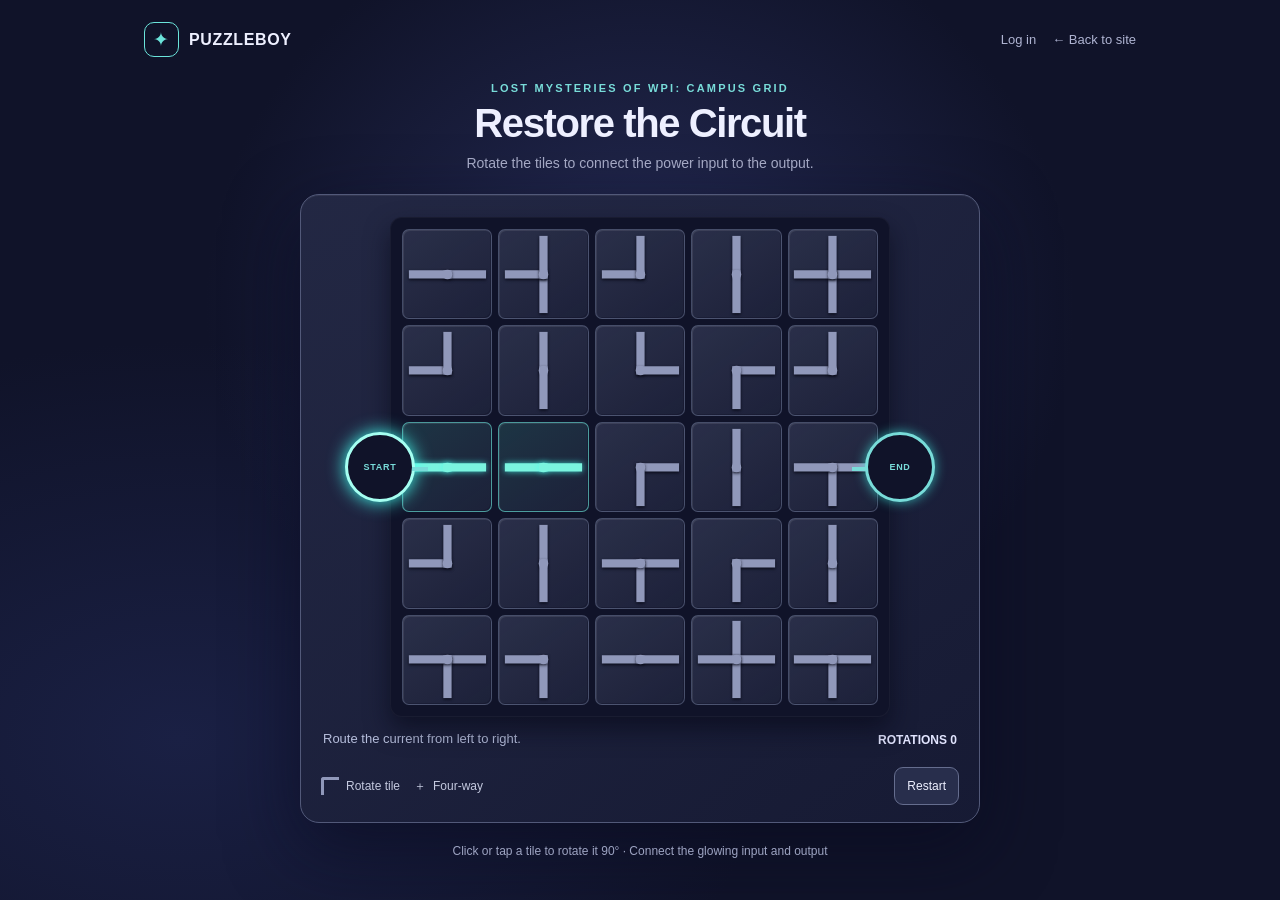
==== commit 1e713972: "Lily - main page and cross word puzzle" ====
--- a/circuits.html
+++ b/circuits.html
@@ -15,7 +15,10 @@
         <header class="topbar">
             <a class="brand" href="index.html"><span class="brand-mark"
                     aria-hidden="true">✦</span><span>PUZZLEBOY</span></a>
-            <a class="top-link" href="index.html">← Back to site</a>
+            <nav class="top-actions" aria-label="Puzzle navigation">
+                <a class="top-link" id="login-link" href="login.html?next=circuits.html">Log in</a>
+                <a class="top-link" href="index.html">← Back to site</a>
+            </nav>
         </header>
         <main>
             <section class="intro" aria-labelledby="game-title">
@@ -57,6 +60,12 @@
     </div>
     <script>
         (() => {
+            const token = sessionStorage.getItem("player_session");
+            const username = sessionStorage.getItem("player_username");
+            if (token && username) {
+                document.querySelector("#login-link").textContent = username;
+            }
+
             const size = 5;
             const directions = {
                 N: [0, -1],
@@ -332,4 +341,4 @@
     </script>
 </body>
 
-</html>+</html>
--- a/circuits.css
+++ b/circuits.css
@@ -66,6 +66,12 @@
         color: #afb4d2;
         font-size: 13px;
         text-decoration: none;
+    }
+
+    .top-actions {
+        display: flex;
+        align-items: center;
+        gap: 16px;
     }
 
     .intro {
@@ -380,4 +386,4 @@
             transition-duration: 0.01ms !important;
         }
     }
-}+}
